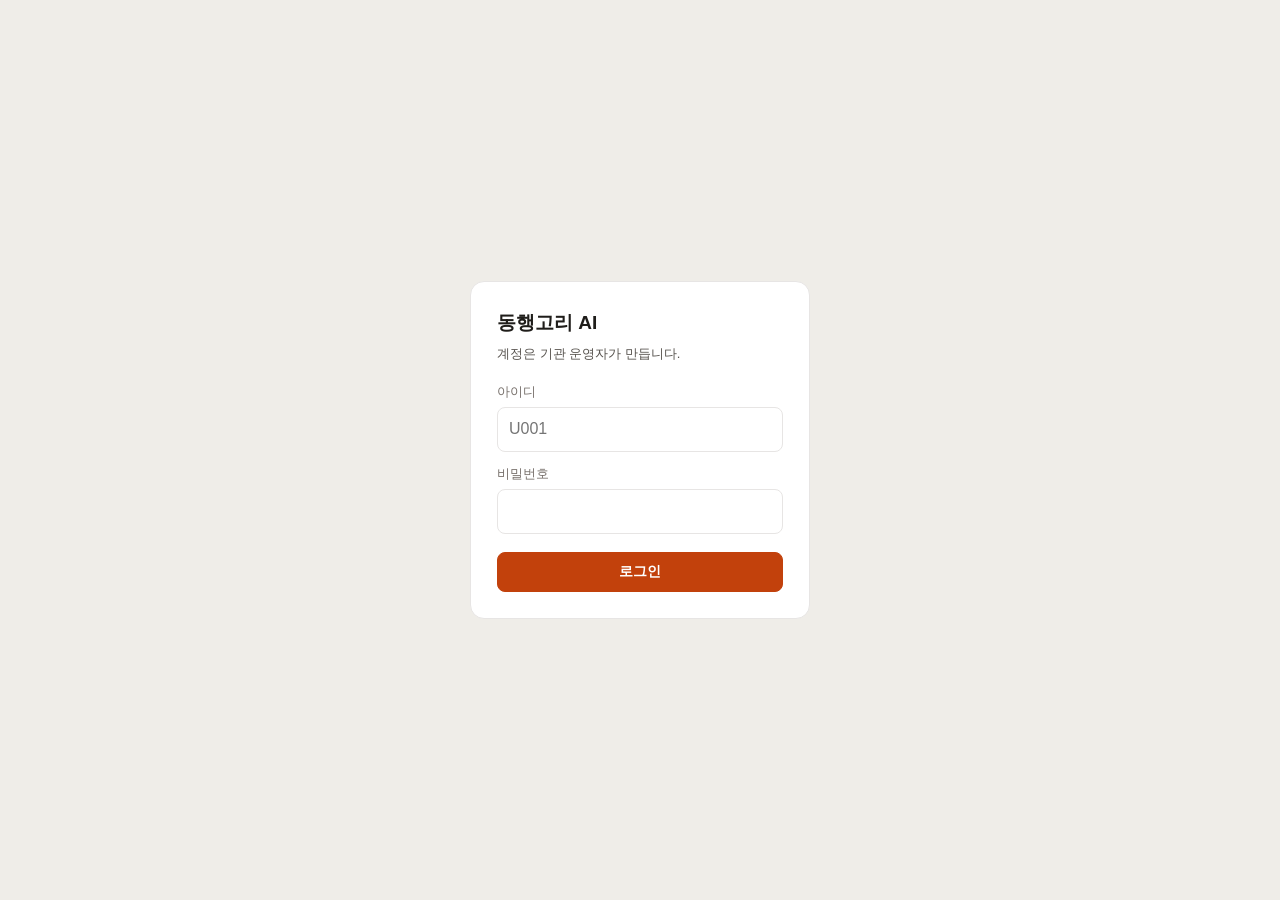
==== frontend/public/console/index.html @ d39b4933 "디자인 목업을 실제 API 에 붙인 새 콘솔 — /console 목업(prototype.html)의 6화면을 우리 백엔드 위에 다시 지었다. 기존 /staff 는 건드리지 않는다 " ====
<!doctype html>
<html lang="ko">
<head>
<meta charset="utf-8">
<meta name="viewport" content="width=device-width, initial-scale=1">
<title>동행고리 AI — 사회복지사 콘솔</title>
<link rel="stylesheet" href="console.css">
</head>
<body>

<!-- 로그인 전 -->
<section id="view-login">
  <div class="login-card">
    <h2>동행고리 AI</h2>
    <p>계정은 기관 운영자가 만듭니다.</p>
    <div id="loginError" class="err hidden"></div>
    <label for="loginId">아이디</label>
    <input id="loginId" type="text" placeholder="U001" autocomplete="username">
    <label for="loginPassword">비밀번호</label>
    <input id="loginPassword" type="password" autocomplete="current-password">
    <button id="btnLogin" class="btn primary">로그인</button>
  </div>
</section>

<!-- 로그인 후 -->
<div id="app" class="hidden">
  <nav class="nav">
    <div class="brand"><span class="dot"></span>동행고리 AI</div>
    <button class="nav-item" data-screen="home">홈</button>
    <button class="nav-item" data-screen="requests">요청<span class="n" id="navReqN"></span></button>
    <button class="nav-item" data-screen="schedule">일정</button>
    <button class="nav-item" data-screen="elders">어르신</button>
    <button class="nav-item" data-screen="records">사후기록<span class="n" id="navRecN"></span></button>
    <div class="nav-foot">
      <button class="nav-item" data-screen="settings">설정</button>
      <div class="who" id="whoami"></div>
      <button id="btnLogout" class="btn ghost sm" style="padding-left:0">로그아웃</button>
    </div>
  </nav>
  <main class="main" id="main"></main>
</div>

<script type="module" src="app.js"></script>
</body>
</html>
---- frontend/public/console/console.css ----
/* 동행고리 AI — 사회복지사 콘솔
 *
 * 색·간격은 디자인 목업(prototype.html)에서 실측해 옮겼다. 목업은 React 를
 * unpkg 에서 받는데, 여기서는 **외부에서 아무것도 받지 않는다** — 화면에 도는
 * 스크립트가 늘면 sessionStorage 의 토큰을 읽을 수 있는 주체가 늘어난다.
 * 글꼴도 웹폰트로 받지 않고 설치돼 있으면 쓰고 없으면 시스템 글꼴로 떨어진다.
 */

:root {
  --bg:        #efede8;   /* 바탕 — 따뜻한 회베이지 */
  --panel:     #fcfbf9;   /* 패널 */
  --white:     #fff;
  --ink:       #1f1d1a;   /* 본문 */
  --ink-2:     #44403c;
  --muted:     #57534e;   /* 보조 설명 */
  --muted-2:   #78716c;   /* 더 옅은 메타 */
  --line:      #e7e5e4;
  --line-soft: rgba(0, 0, 0, .06);

  --accent:    #c2410c;   /* 강조 — 링크·선택 */
  --accent-2:  #b45309;
  --accent-bg: #fff1e7;   /* 선택된 행 배경 */

  --ok:        #15803d;
  --guess:     #b45309;
  --need:      #c2410c;
  --need-bg:   #fff1e7;
  --urgent:    #b91c1c;
  --urgent-bg: #fee2e2;

  --nav-w:  216px;
  --list-w: 276px;
}

* { box-sizing: border-box; }

body {
  margin: 0;
  background: var(--bg);
  color: var(--ink);
  font: 16px/1.55 -apple-system, "Apple SD Gothic Neo", Pretendard,
        "Noto Sans KR", "Malgun Gothic", sans-serif;
  -webkit-font-smoothing: antialiased;
}

button, input, select, textarea { font: inherit; color: inherit; }
button { cursor: pointer; }
.hidden { display: none !important; }

/* ── 골격 ───────────────────────────────────────────────── */
#app { display: flex; min-height: 100vh; }

.nav {
  width: var(--nav-w); flex: 0 0 var(--nav-w);
  display: flex; flex-direction: column;
  padding: 22px 12px 18px;
}
.brand {
  display: flex; align-items: center; gap: 10px;
  padding: 0 10px 26px; font-size: 17px; font-weight: 700;
}
.brand .dot {
  width: 24px; height: 24px; border-radius: 50%;
  border: 3px solid var(--accent);
}
.nav-item {
  display: flex; align-items: center; justify-content: space-between;
  padding: 9px 14px; border-radius: 8px;
  background: none; border: 0; width: 100%; text-align: left;
  font-size: 15px; color: var(--ink-2);
}
.nav-item:hover { background: rgba(0, 0, 0, .03); }
.nav-item.on { background: var(--accent-bg); color: var(--accent); font-weight: 700; }
.nav-item .n { font-size: 13px; font-weight: 700; color: var(--accent); }
.nav-foot { margin-top: auto; padding: 0 14px; }
.nav-foot .who { font-size: 13px; color: var(--muted-2); line-height: 1.5; }

.main { flex: 1; min-width: 0; display: flex; }

/* 목록 + 상세 2단 */
.list-pane {
  width: var(--list-w); flex: 0 0 var(--list-w);
  background: var(--panel); border-right: 1px solid var(--line);
  display: flex; flex-direction: column; max-height: 100vh;
}
.detail-pane { flex: 1; min-width: 0; overflow-y: auto; max-height: 100vh; }
.wide-pane   { flex: 1; min-width: 0; overflow-y: auto; max-height: 100vh; padding: 26px 32px; }

.pane-head { padding: 20px 18px 12px; }
.pane-head h2 { margin: 0; font-size: 21px; }
.pane-head .sub { font-size: 13px; color: var(--muted-2); font-weight: 400; margin-left: 8px; }
.pane-scroll { overflow-y: auto; flex: 1; }

/* ── 필터 칩 ────────────────────────────────────────────── */
.chips { display: flex; gap: 6px; padding: 0 18px 12px; flex-wrap: wrap; }
.chip {
  padding: 5px 12px; border-radius: 999px; font-size: 13px; font-weight: 600;
  border: 1px solid var(--line); background: var(--white); color: var(--muted);
}
.chip.on { background: var(--ink); border-color: var(--ink); color: var(--white); }

/* ── 목록 행 ────────────────────────────────────────────── */
.row {
  display: block; width: 100%; text-align: left;
  padding: 13px 18px; border: 0; border-bottom: 1px solid var(--line);
  background: none; border-left: 3px solid transparent;
}
.row:hover { background: rgba(0, 0, 0, .02); }
.row.on { background: var(--accent-bg); border-left-color: var(--accent); }
.row-top { display: flex; align-items: center; gap: 8px; justify-content: space-between; }
.row-name { font-weight: 700; font-size: 15px; }
.row-sub  { font-size: 13px; color: var(--muted); margin-top: 3px; }
.row-meta { font-size: 12px; color: var(--muted-2); margin-top: 3px; }
.row-alert { font-size: 13px; color: var(--need); font-weight: 700; margin-top: 3px; }

/* ── 배지 ───────────────────────────────────────────────── */
.badge {
  display: inline-block; padding: 2px 9px; border-radius: 6px;
  font-size: 12px; font-weight: 700; white-space: nowrap;
}
.badge.ok     { background: #dcfce7; color: var(--ok); }
.badge.guess  { background: #fef3c7; color: var(--guess); }
.badge.need   { background: var(--need-bg); color: var(--need); }
.badge.urgent { background: var(--urgent-bg); color: var(--urgent); }
.badge.plain  { background: var(--line); color: var(--muted); }

/* ── 상세 ───────────────────────────────────────────────── */
.detail-head {
  display: flex; align-items: baseline; gap: 12px;
  padding: 22px 30px 16px; border-bottom: 1px solid var(--line);
}
.detail-head h1 { margin: 0; font-size: 23px; }
.detail-head .sub { font-size: 14px; color: var(--muted-2); }
.detail-head .right { margin-left: auto; font-size: 13px; color: var(--muted-2); }

.cols { display: flex; gap: 34px; padding: 22px 30px 90px; align-items: flex-start; }
.col { flex: 1; min-width: 0; }

.sec-title {
  font-size: 14px; font-weight: 700; margin: 0 0 10px;
  padding-bottom: 8px; border-bottom: 1px solid var(--line);
}
.sec-title .note { font-weight: 400; color: var(--muted-2); margin-left: 6px; font-size: 13px; }

/* 항목 한 줄 — 라벨 | 값 | 우측 액션 */
.frow {
  display: flex; gap: 14px; align-items: flex-start;
  padding: 11px 0; border-bottom: 1px solid var(--line-soft);
}
.frow .lb { width: 84px; flex: 0 0 84px; font-size: 13px; color: var(--muted-2); padding-top: 2px; }
.frow .vl { flex: 1; min-width: 0; font-weight: 700; }
.frow .vl .ev { font-weight: 400; font-size: 13px; color: var(--muted); margin-top: 3px; }
.frow .act { flex: 0 0 auto; }

/* 발화 원문 */
.quote {
  background: var(--panel); border: 1px solid var(--line);
  border-radius: 10px; padding: 14px 16px;
}
.quote .who { font-size: 12px; color: var(--muted-2); margin-bottom: 5px; }
.quote .txt { font-size: 16px; font-weight: 600; }

/* 확인이 필요한 항목 — 눈에 띄게 */
.frow.needbox {
  background: var(--need-bg); border-radius: 10px;
  padding: 13px 14px; border-bottom: 0; margin-top: 4px;
}
.ask { font-size: 13px; color: var(--muted); margin-top: 6px; }
.verify { display: flex; gap: 8px; margin-top: 8px; }
.verify input {
  flex: 1; min-width: 0; padding: 8px 11px;
  border: 1px solid var(--line); border-radius: 7px; background: var(--white);
}

/* ── 버튼 ───────────────────────────────────────────────── */
.btn {
  padding: 8px 14px; border-radius: 8px; font-size: 14px; font-weight: 600;
  border: 1px solid var(--line); background: var(--white); color: var(--ink-2);
  white-space: nowrap;
}
.btn:hover { border-color: var(--muted-2); }
.btn.primary { background: var(--accent); border-color: var(--accent); color: var(--white); }
.btn.primary:disabled { background: var(--line); border-color: var(--line); color: var(--muted-2); }
.btn.ghost { border: 0; background: none; color: var(--accent); font-weight: 700; padding: 4px 6px; }
.btn.sm { padding: 5px 10px; font-size: 13px; }
.btn:disabled { cursor: not-allowed; }

/* 하단 고정 바 — 확정 */
.footbar {
  position: sticky; bottom: 0;
  display: flex; align-items: center; gap: 12px;
  padding: 14px 30px; background: var(--white);
  border-top: 1px solid var(--line);
}
.footbar .msg { font-size: 14px; font-weight: 700; color: var(--need); }
.footbar .grow { margin-left: auto; }
.footbar select {
  padding: 8px 11px; border: 1px solid var(--line); border-radius: 8px;
  background: var(--white); min-width: 190px;
}

/* ── 홈 ─────────────────────────────────────────────────── */
.home-h1 { margin: 0 0 4px; font-size: 25px; }
.home-sub { color: var(--muted); font-size: 14px; margin-bottom: 26px; }
.home-cols { display: flex; gap: 40px; align-items: flex-start; }
.todo {
  display: flex; align-items: center; gap: 12px;
  padding: 13px 0; border-bottom: 1px solid var(--line);
}
.todo .body { flex: 1; min-width: 0; }
.todo .t { font-weight: 700; }
.todo .s { font-size: 13px; color: var(--muted); margin-top: 2px; }
.sched-item {
  display: flex; gap: 16px; align-items: baseline;
  padding: 12px 0; border-bottom: 1px solid var(--line);
}
.sched-item .hm { font-weight: 700; width: 52px; flex: 0 0 52px; }

/* ── 빈 상태 ────────────────────────────────────────────── */
.empty { padding: 40px 20px; color: var(--muted); font-size: 14px; text-align: center; }
.err   { color: var(--urgent); font-size: 14px; padding: 14px 0; }

/* ── 로그인 ─────────────────────────────────────────────── */
#view-login { display: flex; align-items: center; justify-content: center; min-height: 100vh; }
.login-card {
  width: 340px; background: var(--white); border: 1px solid var(--line);
  border-radius: 14px; padding: 26px;
}
.login-card h2 { margin: 0 0 6px; font-size: 19px; }
.login-card p { margin: 0 0 18px; font-size: 13px; color: var(--muted); }
.login-card label { display: block; font-size: 13px; color: var(--muted-2); margin-top: 12px; }
.login-card input {
  width: 100%; padding: 9px 11px; margin-top: 5px;
  border: 1px solid var(--line); border-radius: 8px; background: var(--white);
}
.login-card .btn { width: 100%; margin-top: 18px; }

/* 좁은 화면 — 시연은 넓은 화면이지만 깨져 보이지는 않게 */
@media (max-width: 1100px) {
  .cols { flex-direction: column; gap: 22px; }
  .home-cols { flex-direction: column; gap: 26px; }
}
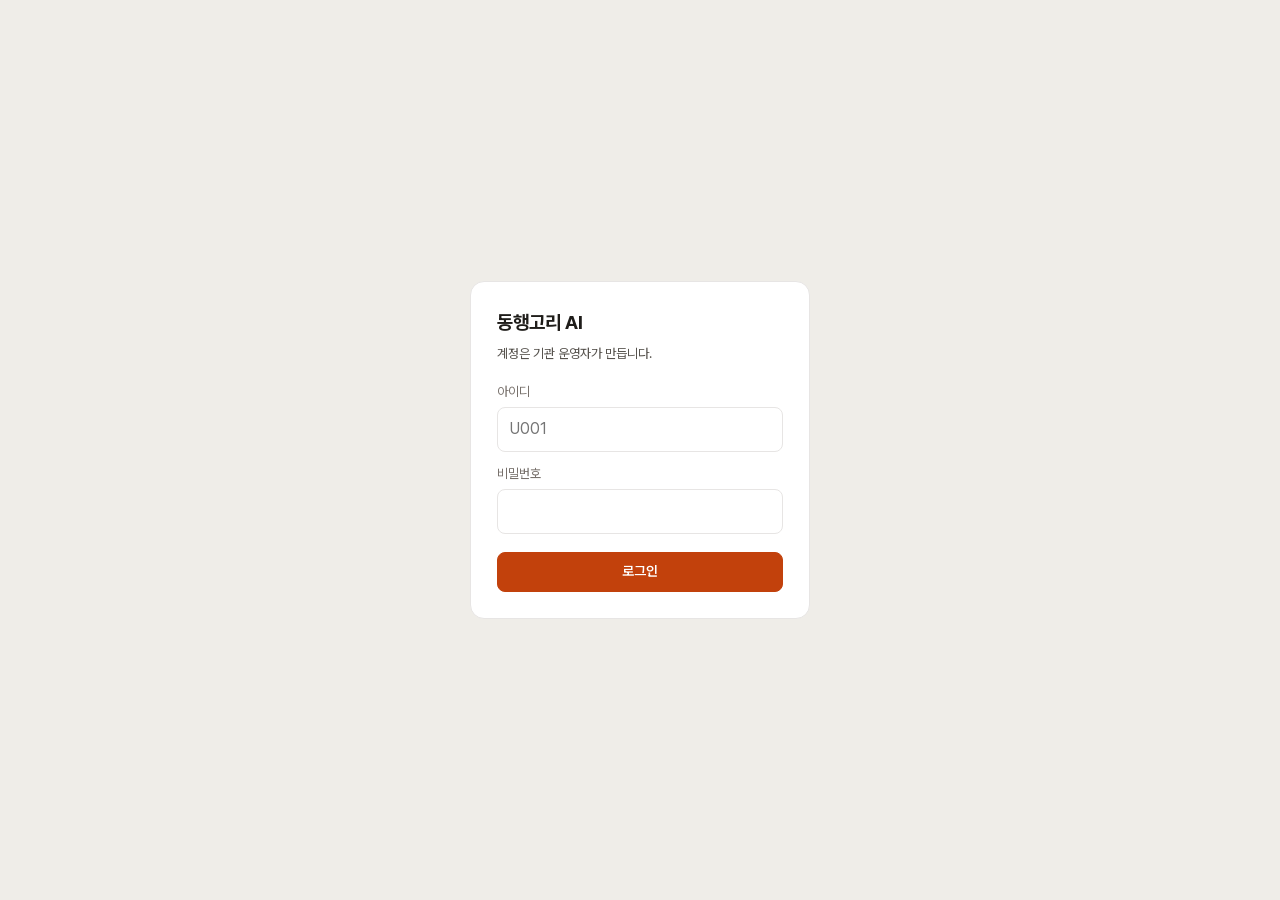
==== commit cd555034: "Pretendard 를 우리 서버에서 내려준다 — 목업과 글자가 달랐던 것 화면이 목업과 미묘하게 달라 보이던 원인이 글꼴이었다. 목업은 Pretendard 를 쓰는데 그건 **j" ====
--- a/frontend/public/console/index.html
+++ b/frontend/public/console/index.html
@@ -4,6 +4,7 @@
 <meta charset="utf-8">
 <meta name="viewport" content="width=device-width, initial-scale=1">
 <title>동행고리 AI — 사회복지사 콘솔</title>
+<link rel="stylesheet" href="../fonts/pretendard.css">
 <link rel="stylesheet" href="console.css">
 </head>
 <body>
@@ -28,10 +29,14 @@
     <div class="brand"><span class="dot"></span>동행고리 AI</div>
     <button class="nav-item" data-screen="home">홈</button>
     <button class="nav-item" data-screen="requests">요청<span class="n" id="navReqN"></span></button>
+    <button class="nav-item" data-screen="newintake" data-perm="intake.edit">새 접수</button>
     <button class="nav-item" data-screen="schedule">일정</button>
     <button class="nav-item" data-screen="elders">어르신</button>
     <button class="nav-item" data-screen="records">사후기록<span class="n" id="navRecN"></span></button>
     <div class="nav-foot">
+      <!-- 감사 로그는 권한이 있는 사람에게만 보인다. 동행매니저는 자기가
+           담당하지 않은 어르신의 확정 이력까지 볼 이유가 없다. -->
+      <button class="nav-item" data-screen="audit" data-perm="audit.view">감사 로그</button>
       <button class="nav-item" data-screen="settings">설정</button>
       <div class="who" id="whoami"></div>
       <button id="btnLogout" class="btn ghost sm" style="padding-left:0">로그아웃</button>
--- a/frontend/public/fonts/pretendard.css
+++ b/frontend/public/fonts/pretendard.css
@@ -0,0 +1,105 @@
+/* Pretendard — 자체 호스팅.
+ *
+ * 디자인 목업이 쓰는 글꼴이다. 목업은 jsDelivr CDN 에서 받아오는데, 여기서는
+ * 파일을 우리 서버에 두고 우리가 내려준다. 화면에 외부에서 받아오는 것이
+ * 하나도 없다는 성질을 지키려는 것이다 — 본선장 네트워크에서 CDN 이 느리면
+ * 글자가 늦게 뜨고, 그 서버가 바뀌면 우리 화면이 따라 바뀐다.
+ *
+ * unicode-range 로 쪼개져 있어 브라우저가 **실제로 쓰는 글자 범위만** 받는다.
+ * 전부 합치면 2.8MB 지만 한 화면에서 받는 것은 그중 일부다.
+ *
+ * SIL Open Font License 1.1 (orioncactus/pretendard). LICENSE 참조.
+ */
+
+@font-face{font-family:'Pretendard Variable';font-style:normal;font-display:swap;font-weight:45 920;src:url('pretendard-00.woff2') format('woff2-variations');unicode-range:U+f9ca-fa0b,U+ff03-ff05,U+ff07,U+ff0a-ff0b,U+ff0d-ff19,U+ff1b,U+ff1d,U+ff20-ff5b,U+ff5d,U+ffe0-ffe3,U+ffe5-ffe6}
+@font-face{font-family:'Pretendard Variable';font-style:normal;font-display:swap;font-weight:45 920;src:url('pretendard-01.woff2') format('woff2-variations');unicode-range:U+d723-d728,U+d72a-d733,U+d735-d748,U+d74a-d74f,U+d752-d753,U+d755-d757,U+d75a-d75f,U+d762-d764,U+d766-d768,U+d76a-d76b,U+d76d-d76f,U+d771-d787,U+d789-d78b,U+d78d-d78f,U+d791-d797,U+d79a,U+d79c,U+d79e-d7a3,U+f900-f909,U+f90b-f92e}
+@font-face{font-family:'Pretendard Variable';font-style:normal;font-display:swap;font-weight:45 920;src:url('pretendard-02.woff2') format('woff2-variations');unicode-range:U+d679-d68b,U+d68e-d69e,U+d6a0,U+d6a2-d6a7,U+d6a9-d6c3,U+d6c6-d6c7,U+d6c9-d6cb,U+d6cd-d6d3,U+d6d5-d6d6,U+d6d8-d6e3,U+d6e5-d6e7,U+d6e9-d6fb,U+d6fd-d717,U+d719-d71f,U+d721-d722}
+@font-face{font-family:'Pretendard Variable';font-style:normal;font-display:swap;font-weight:45 920;src:url('pretendard-03.woff2') format('woff2-variations');unicode-range:U+d5bc-d5c7,U+d5ca-d5cb,U+d5cd-d5cf,U+d5d1-d5d7,U+d5d9-d5da,U+d5dc,U+d5de-d5e3,U+d5e6-d5e7,U+d5e9-d5eb,U+d5ed-d5f6,U+d5f8,U+d5fa-d5ff,U+d602-d603,U+d605-d607,U+d609-d60f,U+d612-d613,U+d616-d61b,U+d61d-d637,U+d63a-d63b,U+d63d-d63f,U+d641-d647,U+d64a-d64c,U+d64e-d653,U+d656-d657,U+d659-d65b,U+d65d-d666,U+d668,U+d66a-d678}
+@font-face{font-family:'Pretendard Variable';font-style:normal;font-display:swap;font-weight:45 920;src:url('pretendard-04.woff2') format('woff2-variations');unicode-range:U+d507,U+d509-d50b,U+d50d-d513,U+d515-d53b,U+d53e-d53f,U+d541-d543,U+d545-d54c,U+d54e,U+d550,U+d552-d557,U+d55a-d55b,U+d55d-d55f,U+d561-d564,U+d566-d567,U+d56a,U+d56c,U+d56e-d573,U+d576-d577,U+d579-d583,U+d585-d586,U+d58a-d5a4,U+d5a6-d5bb}
+@font-face{font-family:'Pretendard Variable';font-style:normal;font-display:swap;font-weight:45 920;src:url('pretendard-05.woff2') format('woff2-variations');unicode-range:U+d464-d477,U+d47a-d47b,U+d47d-d47f,U+d481-d487,U+d489-d48a,U+d48c,U+d48e-d4e7,U+d4e9-d503,U+d505-d506}
+@font-face{font-family:'Pretendard Variable';font-style:normal;font-display:swap;font-weight:45 920;src:url('pretendard-06.woff2') format('woff2-variations');unicode-range:U+d3bf-d3c7,U+d3ca-d3cf,U+d3d1-d3eb,U+d3ee-d3ef,U+d3f1-d3f3,U+d3f5-d3fb,U+d3fd-d400,U+d402-d45b,U+d45d-d463}
+@font-face{font-family:'Pretendard Variable';font-style:normal;font-display:swap;font-weight:45 920;src:url('pretendard-07.woff2') format('woff2-variations');unicode-range:U+d2ff,U+d302-d304,U+d306-d30b,U+d30f,U+d311-d313,U+d315-d31b,U+d31e,U+d322-d324,U+d326-d327,U+d32a-d32b,U+d32d-d32f,U+d331-d337,U+d339-d33c,U+d33e-d37b,U+d37e-d37f,U+d381-d383,U+d385-d38b,U+d38e-d390,U+d392-d397,U+d39a-d39b,U+d39d-d39f,U+d3a1-d3a7,U+d3a9-d3aa,U+d3ac,U+d3ae-d3b3,U+d3b5-d3b7,U+d3b9-d3bb,U+d3bd-d3be}
+@font-face{font-family:'Pretendard Variable';font-style:normal;font-display:swap;font-weight:45 920;src:url('pretendard-08.woff2') format('woff2-variations');unicode-range:U+d257-d27f,U+d281-d29b,U+d29d-d29f,U+d2a1-d2ab,U+d2ad-d2b7,U+d2ba-d2bb,U+d2bd-d2bf,U+d2c1-d2c7,U+d2c9-d2ef,U+d2f2-d2f3,U+d2f5-d2f7,U+d2f9-d2fe}
+@font-face{font-family:'Pretendard Variable';font-style:normal;font-display:swap;font-weight:45 920;src:url('pretendard-09.woff2') format('woff2-variations');unicode-range:U+d1b4,U+d1b6-d1f3,U+d1f5-d22b,U+d22e-d22f,U+d231-d233,U+d235-d23b,U+d23d-d240,U+d242-d256}
+@font-face{font-family:'Pretendard Variable';font-style:normal;font-display:swap;font-weight:45 920;src:url('pretendard-10.woff2') format('woff2-variations');unicode-range:U+d105-d12f,U+d132-d133,U+d135-d137,U+d139-d13f,U+d141-d142,U+d144,U+d146-d14b,U+d14e-d14f,U+d151-d153,U+d155-d15b,U+d15e-d187,U+d189-d19f,U+d1a2-d1a3,U+d1a5-d1a7,U+d1a9-d1af,U+d1b2-d1b3}
+@font-face{font-family:'Pretendard Variable';font-style:normal;font-display:swap;font-weight:45 920;src:url('pretendard-11.woff2') format('woff2-variations');unicode-range:U+d04b-d04f,U+d051-d057,U+d059-d06b,U+d06d-d06f,U+d071-d073,U+d075-d07b,U+d07e-d0a3,U+d0a6-d0a7,U+d0a9-d0ab,U+d0ad-d0b3,U+d0b6,U+d0b8,U+d0ba-d0bf,U+d0c2-d0c3,U+d0c5-d0c7,U+d0c9-d0cf,U+d0d2,U+d0d6-d0db,U+d0de-d0df,U+d0e1-d0e3,U+d0e5-d0eb,U+d0ee-d0f0,U+d0f2-d104}
+@font-face{font-family:'Pretendard Variable';font-style:normal;font-display:swap;font-weight:45 920;src:url('pretendard-12.woff2') format('woff2-variations');unicode-range:U+cfa2-cfc3,U+cfc5-cfdf,U+cfe2-cfe3,U+cfe5-cfe7,U+cfe9-cff4,U+cff6-cffb,U+cffd-cfff,U+d001-d003,U+d005-d017,U+d019-d033,U+d036-d037,U+d039-d03b,U+d03d-d04a}
+@font-face{font-family:'Pretendard Variable';font-style:normal;font-display:swap;font-weight:45 920;src:url('pretendard-13.woff2') format('woff2-variations');unicode-range:U+cef0-cef3,U+cef6,U+cef9-ceff,U+cf01-cf03,U+cf05-cf07,U+cf09-cf0f,U+cf11-cf12,U+cf14-cf1b,U+cf1d-cf1f,U+cf21-cf2f,U+cf31-cf53,U+cf56-cf57,U+cf59-cf5b,U+cf5d-cf63,U+cf66,U+cf68,U+cf6a-cf6f,U+cf71-cf84,U+cf86-cf8b,U+cf8d-cfa1}
+@font-face{font-family:'Pretendard Variable';font-style:normal;font-display:swap;font-weight:45 920;src:url('pretendard-14.woff2') format('woff2-variations');unicode-range:U+ce3c-ce57,U+ce5a-ce5b,U+ce5d-ce5f,U+ce61-ce67,U+ce6a,U+ce6c,U+ce6e-ce73,U+ce76-ce77,U+ce79-ce7b,U+ce7d-ce83,U+ce85-ce88,U+ce8a-ce8f,U+ce91-ce93,U+ce95-ce97,U+ce99-ce9f,U+cea2,U+cea4-ceab,U+cead-cee3,U+cee6-cee7,U+cee9-ceeb,U+ceed-ceef}
+@font-face{font-family:'Pretendard Variable';font-style:normal;font-display:swap;font-weight:45 920;src:url('pretendard-15.woff2') format('woff2-variations');unicode-range:U+cd92-cd93,U+cd96-cd97,U+cd99-cd9b,U+cd9d-cda3,U+cda6-cda8,U+cdaa-cdaf,U+cdb1-cdc3,U+cdc5-cdcb,U+cdcd-cde7,U+cde9-ce03,U+ce05-ce1f,U+ce22-ce34,U+ce36-ce3b}
+@font-face{font-family:'Pretendard Variable';font-style:normal;font-display:swap;font-weight:45 920;src:url('pretendard-16.woff2') format('woff2-variations');unicode-range:U+ccef-cd07,U+cd0a-cd0b,U+cd0d-cd1a,U+cd1c,U+cd1e-cd2b,U+cd2d-cd5b,U+cd5d-cd77,U+cd79-cd91}
+@font-face{font-family:'Pretendard Variable';font-style:normal;font-display:swap;font-weight:45 920;src:url('pretendard-17.woff2') format('woff2-variations');unicode-range:U+cc3f-cc43,U+cc46-cc47,U+cc49-cc4b,U+cc4d-cc53,U+cc55-cc58,U+cc5a-cc5f,U+cc61-cc97,U+cc9a-cc9b,U+cc9d-cc9f,U+cca1-cca7,U+ccaa,U+ccac,U+ccae-ccb3,U+ccb6-ccb7,U+ccb9-ccbb,U+ccbd-cccf,U+ccd1-cce3,U+cce5-ccee}
+@font-face{font-family:'Pretendard Variable';font-style:normal;font-display:swap;font-weight:45 920;src:url('pretendard-18.woff2') format('woff2-variations');unicode-range:U+cb91-cbd3,U+cbd5-cbe3,U+cbe5-cc0b,U+cc0e-cc0f,U+cc11-cc13,U+cc15-cc1b,U+cc1d-cc20,U+cc23-cc27,U+cc2a-cc2b,U+cc2d,U+cc2f,U+cc31-cc37,U+cc3a,U+cc3c}
+@font-face{font-family:'Pretendard Variable';font-style:normal;font-display:swap;font-weight:45 920;src:url('pretendard-19.woff2') format('woff2-variations');unicode-range:U+caf4-cb47,U+cb4a-cb90}
+@font-face{font-family:'Pretendard Variable';font-style:normal;font-display:swap;font-weight:45 920;src:url('pretendard-20.woff2') format('woff2-variations');unicode-range:U+ca4a-ca4b,U+ca4e-ca4f,U+ca51-ca53,U+ca55-ca5b,U+ca5d-ca60,U+ca62-ca83,U+ca85-cabb,U+cabe-cabf,U+cac1-cac3,U+cac5-cacb,U+cacd-cad0,U+cad2,U+cad4-cad8,U+cada-caf3}
+@font-face{font-family:'Pretendard Variable';font-style:normal;font-display:swap;font-weight:45 920;src:url('pretendard-21.woff2') format('woff2-variations');unicode-range:U+c996-c997,U+c99a-c99c,U+c99e-c9bf,U+c9c2-c9c3,U+c9c5-c9c7,U+c9c9-c9cf,U+c9d2,U+c9d4,U+c9d7-c9d8,U+c9db,U+c9de-c9df,U+c9e1-c9e3,U+c9e5-c9e6,U+c9e8-c9eb,U+c9ee-c9f0,U+c9f2-c9f7,U+c9f9-ca0b,U+ca0d-ca28,U+ca2a-ca49}
+@font-face{font-family:'Pretendard Variable';font-style:normal;font-display:swap;font-weight:45 920;src:url('pretendard-22.woff2') format('woff2-variations');unicode-range:U+c8e9-c8f4,U+c8f6-c8fb,U+c8fe-c8ff,U+c901-c903,U+c905-c90b,U+c90e-c910,U+c912-c917,U+c919-c92b,U+c92d-c94f,U+c951-c953,U+c955-c96b,U+c96d-c973,U+c975-c987,U+c98a-c98b,U+c98d-c98f,U+c991-c995}
+@font-face{font-family:'Pretendard Variable';font-style:normal;font-display:swap;font-weight:45 920;src:url('pretendard-23.woff2') format('woff2-variations');unicode-range:U+c841-c84b,U+c84d-c86f,U+c872-c873,U+c875-c877,U+c879-c87f,U+c882-c884,U+c887-c88a,U+c88d-c8c3,U+c8c5-c8df,U+c8e1-c8e8}
+@font-face{font-family:'Pretendard Variable';font-style:normal;font-display:swap;font-weight:45 920;src:url('pretendard-24.woff2') format('woff2-variations');unicode-range:U+c779-c77b,U+c77e-c782,U+c786,U+c78b,U+c78d,U+c78f,U+c792-c793,U+c795,U+c797,U+c799-c79f,U+c7a2,U+c7a7-c7ab,U+c7ae-c7bb,U+c7bd-c7c0,U+c7c2-c7c7,U+c7c9-c7dc,U+c7de-c7ff,U+c802-c803,U+c805-c807,U+c809,U+c80b-c80f,U+c812,U+c814,U+c817-c81b,U+c81e-c81f,U+c821-c823,U+c825-c82e,U+c830-c837,U+c839-c83b,U+c83d-c840}
+@font-face{font-family:'Pretendard Variable';font-style:normal;font-display:swap;font-weight:45 920;src:url('pretendard-25.woff2') format('woff2-variations');unicode-range:U+c6bb-c6bf,U+c6c2,U+c6c4,U+c6c6-c6cb,U+c6ce-c6cf,U+c6d1-c6d3,U+c6d5-c6db,U+c6dd-c6df,U+c6e1-c6e7,U+c6e9-c6eb,U+c6ed-c6ef,U+c6f1-c6f8,U+c6fa-c703,U+c705-c707,U+c709-c70b,U+c70d-c716,U+c718,U+c71a-c71f,U+c722-c723,U+c725-c727,U+c729-c734,U+c736-c73b,U+c73e-c73f,U+c741-c743,U+c745-c74b,U+c74e-c750,U+c752-c757,U+c759-c773,U+c776-c777}
+@font-face{font-family:'Pretendard Variable';font-style:normal;font-display:swap;font-weight:45 920;src:url('pretendard-26.woff2') format('woff2-variations');unicode-range:U+c5f5-c5fb,U+c5fe,U+c602-c605,U+c607,U+c609-c60f,U+c611-c61a,U+c61c-c623,U+c626-c627,U+c629-c62b,U+c62d,U+c62f-c632,U+c636,U+c638,U+c63a-c63f,U+c642-c643,U+c645-c647,U+c649-c652,U+c656-c65b,U+c65d-c65f,U+c661-c663,U+c665-c677,U+c679-c67b,U+c67d-c693,U+c696-c697,U+c699-c69b,U+c69d-c6a3,U+c6a6,U+c6a8,U+c6aa-c6af,U+c6b2-c6b3,U+c6b5-c6b7,U+c6b9-c6ba}
+@font-face{font-family:'Pretendard Variable';font-style:normal;font-display:swap;font-weight:45 920;src:url('pretendard-27.woff2') format('woff2-variations');unicode-range:U+c517-c527,U+c52a-c52b,U+c52d-c52f,U+c531-c538,U+c53a,U+c53c,U+c53e-c543,U+c546-c547,U+c54b,U+c54d-c552,U+c556,U+c55a-c55b,U+c55d,U+c55f,U+c562-c563,U+c565-c567,U+c569-c56f,U+c572,U+c574,U+c576-c57b,U+c57e-c57f,U+c581-c583,U+c585-c586,U+c588-c58b,U+c58e,U+c590,U+c592-c596,U+c599-c5b3,U+c5b6-c5b7,U+c5ba,U+c5be-c5c3,U+c5ca-c5cb,U+c5cd,U+c5cf,U+c5d2-c5d3,U+c5d5-c5d7,U+c5d9-c5df,U+c5e1-c5e2,U+c5e4,U+c5e6-c5eb,U+c5ef,U+c5f1-c5f3}
+@font-face{font-family:'Pretendard Variable';font-style:normal;font-display:swap;font-weight:45 920;src:url('pretendard-28.woff2') format('woff2-variations');unicode-range:U+c475-c4ef,U+c4f2-c4f3,U+c4f5-c4f7,U+c4f9-c4ff,U+c502-c50b,U+c50d-c516}
+@font-face{font-family:'Pretendard Variable';font-style:normal;font-display:swap;font-weight:45 920;src:url('pretendard-29.woff2') format('woff2-variations');unicode-range:U+c3d0-c3d7,U+c3da-c3db,U+c3dd-c3de,U+c3e1-c3ec,U+c3ee-c3f3,U+c3f5-c42b,U+c42d-c463,U+c466-c474}
+@font-face{font-family:'Pretendard Variable';font-style:normal;font-display:swap;font-weight:45 920;src:url('pretendard-30.woff2') format('woff2-variations');unicode-range:U+c32b-c367,U+c36a-c36b,U+c36d-c36f,U+c371-c377,U+c37a-c37b,U+c37e-c383,U+c385-c387,U+c389-c3cf}
+@font-face{font-family:'Pretendard Variable';font-style:normal;font-display:swap;font-weight:45 920;src:url('pretendard-31.woff2') format('woff2-variations');unicode-range:U+c26a-c26b,U+c26d-c26f,U+c271-c273,U+c275-c27b,U+c27e-c287,U+c289-c28f,U+c291-c297,U+c299-c29a,U+c29c-c2a3,U+c2a5-c2a7,U+c2a9-c2ab,U+c2ad-c2b3,U+c2b6,U+c2b8,U+c2ba-c2bb,U+c2bd-c2db,U+c2de-c2df,U+c2e1-c2e2,U+c2e5-c2ea,U+c2ee,U+c2f0,U+c2f2-c2f5,U+c2f7,U+c2fa-c2fb,U+c2fd-c2ff,U+c301-c307,U+c309-c30c,U+c30e-c312,U+c315-c323,U+c325-c328,U+c32a}
+@font-face{font-family:'Pretendard Variable';font-style:normal;font-display:swap;font-weight:45 920;src:url('pretendard-32.woff2') format('woff2-variations');unicode-range:U+c1bc-c1c3,U+c1c5-c1df,U+c1e1-c1fb,U+c1fd-c203,U+c205-c20c,U+c20e,U+c210-c217,U+c21a-c21b,U+c21d-c21e,U+c221-c227,U+c229-c22a,U+c22c,U+c22e,U+c230,U+c233-c24f,U+c251-c257,U+c259-c269}
+@font-face{font-family:'Pretendard Variable';font-style:normal;font-display:swap;font-weight:45 920;src:url('pretendard-33.woff2') format('woff2-variations');unicode-range:U+c101-c11b,U+c11f,U+c121-c123,U+c125-c12b,U+c12e,U+c132-c137,U+c13a-c13b,U+c13d-c13f,U+c141-c147,U+c14a,U+c14c-c153,U+c155-c157,U+c159-c15b,U+c15d-c166,U+c169-c16f,U+c171-c177,U+c179-c18b,U+c18e-c18f,U+c191-c193,U+c195-c19b,U+c19d-c19e,U+c1a0,U+c1a2-c1a4,U+c1a6-c1bb}
+@font-face{font-family:'Pretendard Variable';font-style:normal;font-display:swap;font-weight:45 920;src:url('pretendard-34.woff2') format('woff2-variations');unicode-range:U+c049-c057,U+c059-c05b,U+c05d-c05f,U+c061-c067,U+c069-c08f,U+c091-c0ab,U+c0ae-c0af,U+c0b1-c0b3,U+c0b5,U+c0b7-c0bb,U+c0be,U+c0c2-c0c7,U+c0ca-c0cb,U+c0cd-c0cf,U+c0d1-c0d7,U+c0d9-c0da,U+c0dc,U+c0de-c0e3,U+c0e5-c0eb,U+c0ed-c0f3,U+c0f6,U+c0f8,U+c0fa-c0ff}
+@font-face{font-family:'Pretendard Variable';font-style:normal;font-display:swap;font-weight:45 920;src:url('pretendard-35.woff2') format('woff2-variations');unicode-range:U+bfa7-bfaf,U+bfb1-bfc4,U+bfc6-bfcb,U+bfce-bfcf,U+bfd1-bfd3,U+bfd5-bfdb,U+bfdd-c048}
+@font-face{font-family:'Pretendard Variable';font-style:normal;font-display:swap;font-weight:45 920;src:url('pretendard-36.woff2') format('woff2-variations');unicode-range:U+bf07,U+bf09-bf3f,U+bf41-bf4f,U+bf52-bf54,U+bf56-bfa6}
+@font-face{font-family:'Pretendard Variable';font-style:normal;font-display:swap;font-weight:45 920;src:url('pretendard-37.woff2') format('woff2-variations');unicode-range:U+be56,U+be58,U+be5c-be5f,U+be62-be63,U+be65-be67,U+be69-be74,U+be76-be7b,U+be7e-be7f,U+be81-be8e,U+be90,U+be92-bea7,U+bea9-becf,U+bed2-bed3,U+bed5-bed6,U+bed9-bee3,U+bee6-bf06}
+@font-face{font-family:'Pretendard Variable';font-style:normal;font-display:swap;font-weight:45 920;src:url('pretendard-38.woff2') format('woff2-variations');unicode-range:U+bdb0-bdd3,U+bdd5-bdef,U+bdf1-be0b,U+be0d-be0f,U+be11-be13,U+be15-be43,U+be46-be47,U+be49-be4b,U+be4d-be53}
+@font-face{font-family:'Pretendard Variable';font-style:normal;font-display:swap;font-weight:45 920;src:url('pretendard-39.woff2') format('woff2-variations');unicode-range:U+bd03,U+bd06,U+bd08,U+bd0a-bd0f,U+bd11-bd22,U+bd25-bd47,U+bd49-bd58,U+bd5a-bd7f,U+bd82-bd83,U+bd85-bd87,U+bd8a-bd8f,U+bd91-bd92,U+bd94,U+bd96-bd98,U+bd9a-bdaf}
+@font-face{font-family:'Pretendard Variable';font-style:normal;font-display:swap;font-weight:45 920;src:url('pretendard-40.woff2') format('woff2-variations');unicode-range:U+bc4e-bc83,U+bc86-bc87,U+bc89-bc8b,U+bc8d-bc93,U+bc96,U+bc98,U+bc9b-bc9f,U+bca2-bca3,U+bca5-bca7,U+bca9-bcb2,U+bcb4-bcbb,U+bcbe-bcbf,U+bcc1-bcc3,U+bcc5-bccc,U+bcce-bcd0,U+bcd2-bcd4,U+bcd6-bcf3,U+bcf7,U+bcf9-bcfb,U+bcfd-bd02}
+@font-face{font-family:'Pretendard Variable';font-style:normal;font-display:swap;font-weight:45 920;src:url('pretendard-41.woff2') format('woff2-variations');unicode-range:U+bb90-bba3,U+bba5-bbab,U+bbad-bbbf,U+bbc1-bbf7,U+bbfa-bbfb,U+bbfd-bbfe,U+bc01-bc07,U+bc09-bc0a,U+bc0e,U+bc10,U+bc12-bc13,U+bc17,U+bc19-bc1a,U+bc1e,U+bc20-bc23,U+bc26,U+bc28,U+bc2a-bc2c,U+bc2e-bc2f,U+bc32-bc33,U+bc35-bc37,U+bc39-bc3f,U+bc41-bc42,U+bc44,U+bc46-bc48,U+bc4a-bc4d}
+@font-face{font-family:'Pretendard Variable';font-style:normal;font-display:swap;font-weight:45 920;src:url('pretendard-42.woff2') format('woff2-variations');unicode-range:U+bae6-bafb,U+bafd-bb17,U+bb19-bb33,U+bb37,U+bb39-bb3a,U+bb3d-bb43,U+bb45-bb46,U+bb48,U+bb4a-bb4f,U+bb51-bb53,U+bb55-bb57,U+bb59-bb62,U+bb64-bb8f}
+@font-face{font-family:'Pretendard Variable';font-style:normal;font-display:swap;font-weight:45 920;src:url('pretendard-43.woff2') format('woff2-variations');unicode-range:U+ba30-ba37,U+ba3a-ba3b,U+ba3d-ba3f,U+ba41-ba47,U+ba49-ba4a,U+ba4c,U+ba4e-ba53,U+ba56-ba57,U+ba59-ba5b,U+ba5d-ba63,U+ba65-ba66,U+ba68-ba6f,U+ba71-ba73,U+ba75-ba77,U+ba79-ba84,U+ba86,U+ba88-baa7,U+baaa,U+baad-baaf,U+bab1-bab7,U+baba,U+babc,U+babe-bae5}
+@font-face{font-family:'Pretendard Variable';font-style:normal;font-display:swap;font-weight:45 920;src:url('pretendard-44.woff2') format('woff2-variations');unicode-range:U+b96e-b973,U+b976-b977,U+b979-b97b,U+b97d-b983,U+b986,U+b988,U+b98a-b98d,U+b98f-b9ab,U+b9ae-b9af,U+b9b1-b9b3,U+b9b5-b9bb,U+b9be,U+b9c0,U+b9c2-b9c7,U+b9ca-b9cb,U+b9cd,U+b9d2-b9d7,U+b9da,U+b9dc,U+b9df-b9e0,U+b9e2,U+b9e6-b9e7,U+b9e9-b9f3,U+b9f6,U+b9f8,U+b9fb-ba2f}
+@font-face{font-family:'Pretendard Variable';font-style:normal;font-display:swap;font-weight:45 920;src:url('pretendard-45.woff2') format('woff2-variations');unicode-range:U+b8bf-b8cb,U+b8cd-b8e0,U+b8e2-b8e7,U+b8ea-b8eb,U+b8ed-b8ef,U+b8f1-b8f7,U+b8fa,U+b8fc,U+b8fe-b903,U+b905-b917,U+b919-b91f,U+b921-b93b,U+b93d-b957,U+b95a-b95b,U+b95d-b95f,U+b961-b967,U+b969-b96c}
+@font-face{font-family:'Pretendard Variable';font-style:normal;font-display:swap;font-weight:45 920;src:url('pretendard-46.woff2') format('woff2-variations');unicode-range:U+b80d-b80f,U+b811-b817,U+b81a,U+b81c-b823,U+b826-b827,U+b829-b82b,U+b82d-b833,U+b836,U+b83a-b83f,U+b841-b85b,U+b85e-b85f,U+b861-b863,U+b865-b86b,U+b86e,U+b870,U+b872-b8af,U+b8b1-b8be}
+@font-face{font-family:'Pretendard Variable';font-style:normal;font-display:swap;font-weight:45 920;src:url('pretendard-47.woff2') format('woff2-variations');unicode-range:U+b74d-b75f,U+b761-b763,U+b765-b774,U+b776-b77b,U+b77e-b77f,U+b781-b783,U+b785-b78b,U+b78e,U+b792-b796,U+b79a-b79b,U+b79d-b7a7,U+b7aa,U+b7ae-b7b3,U+b7b6-b7c8,U+b7ca-b7eb,U+b7ee-b7ef,U+b7f1-b7f3,U+b7f5-b7fb,U+b7fe,U+b802-b806,U+b80a-b80b}
+@font-face{font-family:'Pretendard Variable';font-style:normal;font-display:swap;font-weight:45 920;src:url('pretendard-48.woff2') format('woff2-variations');unicode-range:U+b6a7-b6aa,U+b6ac-b6b0,U+b6b2-b6ef,U+b6f1-b727,U+b72a-b72b,U+b72d-b72e,U+b731-b737,U+b739-b73a,U+b73c-b743,U+b745-b74c}
+@font-face{font-family:'Pretendard Variable';font-style:normal;font-display:swap;font-weight:45 920;src:url('pretendard-49.woff2') format('woff2-variations');unicode-range:U+b605-b60f,U+b612-b617,U+b619-b624,U+b626-b69b,U+b69e-b6a3,U+b6a5-b6a6}
+@font-face{font-family:'Pretendard Variable';font-style:normal;font-display:swap;font-weight:45 920;src:url('pretendard-50.woff2') format('woff2-variations');unicode-range:U+b55f,U+b562-b583,U+b585-b59f,U+b5a2-b5a3,U+b5a5-b5a7,U+b5a9-b5b2,U+b5b5-b5ba,U+b5bd-b604}
+@font-face{font-family:'Pretendard Variable';font-style:normal;font-display:swap;font-weight:45 920;src:url('pretendard-51.woff2') format('woff2-variations');unicode-range:U+b4a5-b4b6,U+b4b8-b4bf,U+b4c1-b4c7,U+b4c9-b4db,U+b4de-b4df,U+b4e1-b4e2,U+b4e5-b4eb,U+b4ee,U+b4f0,U+b4f2-b513,U+b516-b517,U+b519-b51a,U+b51d-b523,U+b526,U+b528,U+b52b-b52f,U+b532-b533,U+b535-b537,U+b539-b53f,U+b541-b544,U+b546-b54b,U+b54d-b54f,U+b551-b55b,U+b55d-b55e}
+@font-face{font-family:'Pretendard Variable';font-style:normal;font-display:swap;font-weight:45 920;src:url('pretendard-52.woff2') format('woff2-variations');unicode-range:U+b3f8-b3fb,U+b3fd-b40f,U+b411-b417,U+b419-b41b,U+b41d-b41f,U+b421-b427,U+b42a-b42b,U+b42d-b44f,U+b452-b453,U+b455-b457,U+b459-b45f,U+b462-b464,U+b466-b46b,U+b46d-b47f,U+b481-b4a3}
+@font-face{font-family:'Pretendard Variable';font-style:normal;font-display:swap;font-weight:45 920;src:url('pretendard-53.woff2') format('woff2-variations');unicode-range:U+b342-b353,U+b356-b357,U+b359-b35b,U+b35d-b35e,U+b360-b363,U+b366,U+b368,U+b36a-b36d,U+b36f,U+b372-b373,U+b375-b377,U+b379-b37f,U+b381-b382,U+b384,U+b386-b38b,U+b38d-b3c3,U+b3c6-b3c7,U+b3c9-b3ca,U+b3cd-b3d3,U+b3d6,U+b3d8,U+b3da-b3f7}
+@font-face{font-family:'Pretendard Variable';font-style:normal;font-display:swap;font-weight:45 920;src:url('pretendard-54.woff2') format('woff2-variations');unicode-range:U+b27c-b283,U+b285-b28f,U+b292-b293,U+b295-b297,U+b29a-b29f,U+b2a1-b2a4,U+b2a7-b2a9,U+b2ab,U+b2ad-b2c7,U+b2ca-b2cb,U+b2cd-b2cf,U+b2d1-b2d7,U+b2da,U+b2dc,U+b2de-b2e3,U+b2e7,U+b2e9-b2ea,U+b2ef-b2f3,U+b2f6,U+b2f8,U+b2fa-b2fb,U+b2fd-b2fe,U+b302-b303,U+b305-b307,U+b309-b30f,U+b312,U+b316-b31b,U+b31d-b341}
+@font-face{font-family:'Pretendard Variable';font-style:normal;font-display:swap;font-weight:45 920;src:url('pretendard-55.woff2') format('woff2-variations');unicode-range:U+b1d6-b1e7,U+b1e9-b1fc,U+b1fe-b203,U+b206-b207,U+b209-b20b,U+b20d-b213,U+b216-b21f,U+b221-b257,U+b259-b273,U+b275-b27b}
+@font-face{font-family:'Pretendard Variable';font-style:normal;font-display:swap;font-weight:45 920;src:url('pretendard-56.woff2') format('woff2-variations');unicode-range:U+b120-b122,U+b126-b127,U+b129-b12b,U+b12d-b133,U+b136,U+b138,U+b13a-b13f,U+b142-b143,U+b145-b14f,U+b151-b153,U+b156-b157,U+b159-b177,U+b17a-b17b,U+b17d-b17f,U+b181-b187,U+b189-b18c,U+b18e-b191,U+b195-b1a7,U+b1a9-b1cb,U+b1cd-b1d5}
+@font-face{font-family:'Pretendard Variable';font-style:normal;font-display:swap;font-weight:45 920;src:url('pretendard-57.woff2') format('woff2-variations');unicode-range:U+b05f-b07b,U+b07e-b07f,U+b081-b083,U+b085-b08b,U+b08d-b097,U+b09b,U+b09d-b09f,U+b0a2-b0a7,U+b0aa,U+b0b0,U+b0b2,U+b0b6-b0b7,U+b0b9-b0bb,U+b0bd-b0c3,U+b0c6-b0c7,U+b0ca-b0cf,U+b0d1-b0df,U+b0e1-b0e4,U+b0e6-b107,U+b10a-b10b,U+b10d-b10f,U+b111-b112,U+b114-b117,U+b119-b11a,U+b11c-b11f}
+@font-face{font-family:'Pretendard Variable';font-style:normal;font-display:swap;font-weight:45 920;src:url('pretendard-58.woff2') format('woff2-variations');unicode-range:U+afac-afb7,U+afba-afbb,U+afbd-afbf,U+afc1-afc6,U+afca-afcc,U+afce-afd3,U+afd5-afe7,U+afe9-afef,U+aff1-b00b,U+b00d-b00f,U+b011-b013,U+b015-b01b,U+b01d-b027,U+b029-b043,U+b045-b047,U+b049,U+b04b,U+b04d-b052,U+b055-b056,U+b058-b05c,U+b05e}
+@font-face{font-family:'Pretendard Variable';font-style:normal;font-display:swap;font-weight:45 920;src:url('pretendard-59.woff2') format('woff2-variations');unicode-range:U+af03-af07,U+af09-af2b,U+af2e-af33,U+af35-af3b,U+af3e-af40,U+af44-af47,U+af4a-af5c,U+af5e-af63,U+af65-af7f,U+af81-afab}
+@font-face{font-family:'Pretendard Variable';font-style:normal;font-display:swap;font-weight:45 920;src:url('pretendard-60.woff2') format('woff2-variations');unicode-range:U+ae56-ae5b,U+ae5e-ae60,U+ae62-ae64,U+ae66-ae67,U+ae69-ae6b,U+ae6d-ae83,U+ae85-aebb,U+aebf,U+aec1-aec3,U+aec5-aecb,U+aece,U+aed0,U+aed2-aed7,U+aed9-aef3,U+aef5-af02}
+@font-face{font-family:'Pretendard Variable';font-style:normal;font-display:swap;font-weight:45 920;src:url('pretendard-61.woff2') format('woff2-variations');unicode-range:U+ad9c-ada3,U+ada5-adbf,U+adc1-adc3,U+adc5-adc7,U+adc9-add2,U+add4-addb,U+addd-addf,U+ade1-ade3,U+ade5-adf7,U+adfa-adfb,U+adfd-adff,U+ae02-ae07,U+ae0a,U+ae0c,U+ae0e-ae13,U+ae15-ae2f,U+ae31-ae33,U+ae35-ae37,U+ae39-ae3f,U+ae42,U+ae44,U+ae46-ae49,U+ae4b,U+ae4f,U+ae51-ae53,U+ae55}
+@font-face{font-family:'Pretendard Variable';font-style:normal;font-display:swap;font-weight:45 920;src:url('pretendard-62.woff2') format('woff2-variations');unicode-range:U+ace2-ace3,U+ace5-ace6,U+ace9-acef,U+acf2,U+acf4,U+acf7-acfb,U+acfe-acff,U+ad01-ad03,U+ad05-ad0b,U+ad0d-ad10,U+ad12-ad1b,U+ad1d-ad33,U+ad35-ad48,U+ad4a-ad4f,U+ad51-ad6b,U+ad6e-ad6f,U+ad71-ad72,U+ad77-ad7c,U+ad7e,U+ad80,U+ad82-ad87,U+ad89-ad8b,U+ad8d-ad8f,U+ad91-ad9b}
+@font-face{font-family:'Pretendard Variable';font-style:normal;font-display:swap;font-weight:45 920;src:url('pretendard-63.woff2') format('woff2-variations');unicode-range:U+ac25-ac2c,U+ac2e,U+ac30,U+ac32-ac37,U+ac39-ac3f,U+ac41-ac4c,U+ac4e-ac6f,U+ac72-ac73,U+ac75-ac76,U+ac79-ac7f,U+ac82,U+ac84-ac88,U+ac8a-ac8b,U+ac8d-ac8f,U+ac91-ac93,U+ac95-ac9b,U+ac9d-ac9e,U+aca1-aca7,U+acab,U+acad-acaf,U+acb1-acb7,U+acba-acbb,U+acbe-acc0,U+acc2-acc3,U+acc5-acdf}
+@font-face{font-family:'Pretendard Variable';font-style:normal;font-display:swap;font-weight:45 920;src:url('pretendard-64.woff2') format('woff2-variations');unicode-range:U+99df,U+99ed,U+99f1,U+99ff,U+9a01,U+9a08,U+9a0e-9a0f,U+9a19,U+9a2b,U+9a30,U+9a36-9a37,U+9a40,U+9a43,U+9a45,U+9a4d,U+9a55,U+9a57,U+9a5a-9a5b,U+9a5f,U+9a62,U+9a65,U+9a69-9a6a,U+9aa8,U+9ab8,U+9ad3,U+9ae5,U+9aee,U+9b1a,U+9b27,U+9b2a,U+9b31,U+9b3c,U+9b41-9b45,U+9b4f,U+9b54,U+9b5a,U+9b6f,U+9b8e,U+9b91,U+9b9f,U+9bab,U+9bae,U+9bc9,U+9bd6,U+9be4,U+9be8,U+9c0d,U+9c10,U+9c12,U+9c15,U+9c25,U+9c32,U+9c3b,U+9c47,U+9c49,U+9c57,U+9ce5,U+9ce7,U+9ce9,U+9cf3-9cf4,U+9cf6,U+9d09,U+9d1b,U+9d26,U+9d28,U+9d3b,U+9d51,U+9d5d,U+9d60-9d61,U+9d6c,U+9d72,U+9da9,U+9daf,U+9db4,U+9dc4,U+9dd7,U+9df2,U+9df8-9dfa,U+9e1a,U+9e1e,U+9e75,U+9e79,U+9e7d,U+9e7f,U+9e92-9e93,U+9e97,U+9e9d,U+9e9f,U+9ea5,U+9eb4-9eb5,U+9ebb,U+9ebe,U+9ec3,U+9ecd-9ece,U+9ed4,U+9ed8,U+9edb-9edc,U+9ede,U+9ee8,U+9ef4,U+9f07-9f08,U+9f0e,U+9f13,U+9f20,U+9f3b,U+9f4a-9f4b,U+9f4e,U+9f52,U+9f5f,U+9f61,U+9f67,U+9f6a,U+9f6c,U+9f77,U+9f8d,U+9f90,U+9f95,U+9f9c,U+ac02-ac03,U+ac05-ac06,U+ac09-ac0f,U+ac17-ac18,U+ac1b,U+ac1e-ac1f,U+ac21-ac23}
+@font-face{font-family:'Pretendard Variable';font-style:normal;font-display:swap;font-weight:45 920;src:url('pretendard-65.woff2') format('woff2-variations');unicode-range:U+338c-339c,U+339f-33a0,U+33a2-33cb,U+33cf-33d0,U+33d3,U+33d6,U+33d8,U+33db-33dd,U+4e01,U+4e03,U+4e07-4e08,U+4e11,U+4e14-4e15,U+4e18-4e19,U+4e1e,U+4e32,U+4e38-4e39,U+4e42-4e43,U+4e45,U+4e4d-4e4f,U+4e56,U+4e58-4e59,U+4e5d-4e5e,U+4e6b,U+4e6d,U+4e73,U+4e76-4e77,U+4e7e,U+4e82,U+4e86,U+4e88,U+4e8e,U+4e90-4e92,U+4e94-4e95,U+4e98,U+4e9b,U+4e9e,U+4ea1-4ea2,U+4ea4-4ea6,U+4ea8,U+4eab,U+4ead-4eae,U+4eb6,U+4ec0-4ec1,U+4ec4,U+4ec7,U+4ecb,U+4ecd,U+4ed4-4ed5,U+4ed7-4ed9,U+4edd,U+4edf,U+4ee4,U+4ef0,U+4ef2,U+4ef6-4ef7,U+4efb,U+4f01,U+4f09,U+4f0b,U+4f0d-4f11,U+4f2f,U+4f34,U+4f36,U+4f38,U+4f3a,U+4f3c-4f3d}
+@font-face{font-family:'Pretendard Variable';font-style:normal;font-display:swap;font-weight:45 920;src:url('pretendard-66.woff2') format('woff2-variations');unicode-range:U+3136,U+3138,U+313a-3140,U+3143-3144,U+3150,U+3152,U+3154-3156,U+3158-315b,U+315d-315f,U+3162,U+3164-318c,U+318e,U+3200-321b,U+3231,U+3239,U+3251-325a,U+3260-327b,U+327e-327f,U+328a-3290,U+3294,U+329e,U+32a5,U+3380-3384,U+3388-338b}
+@font-face{font-family:'Pretendard Variable';font-style:normal;font-display:swap;font-weight:45 920;src:url('pretendard-67.woff2') format('woff2-variations');unicode-range:U+2f7d,U+2f7f-2f8b,U+2f8e-2f90,U+2f92-2f97,U+2f99-2fa0,U+2fa2-2fa3,U+2fa5-2fa9,U+2fac-2fb1,U+2fb3-2fbc,U+2fc1-2fca,U+2fcd-2fd4,U+3003,U+3012-3019,U+301c,U+301e-3020,U+3036,U+3041,U+3043,U+3045,U+3047,U+3049,U+304e,U+3050,U+3052,U+3056,U+305a,U+305c,U+305e,U+3062,U+3065,U+306c,U+3070-307d,U+3080,U+3085,U+3087,U+308e,U+3090-3091,U+30a1,U+30a5,U+30a9,U+30ae,U+30b1-30b2,U+30b4,U+30b6,U+30bc-30be,U+30c2,U+30c5,U+30cc,U+30d2,U+30d4,U+30d8-30dd,U+30e4,U+30e6,U+30e8,U+30ee,U+30f0-30f2,U+30f4-30f6,U+3133,U+3135}
+@font-face{font-family:'Pretendard Variable';font-style:normal;font-display:swap;font-weight:45 920;src:url('pretendard-68.woff2') format('woff2-variations');unicode-range:U+2541-254b,U+25a4-25a9,U+25b1,U+25b5,U+25b9,U+25bf,U+25c1,U+25c3,U+25c9-25ca,U+25cc,U+25ce,U+25d0-25d1,U+25e6,U+25ef,U+260f,U+261d,U+261f,U+262f,U+2660,U+2664,U+2667-2669,U+266d,U+266f,U+2716,U+271a,U+273d,U+2756,U+2776-277f,U+278a-2793,U+2963,U+2965,U+2ac5-2ac6,U+2acb-2acc,U+2f00,U+2f04,U+2f06,U+2f08,U+2f0a-2f0b,U+2f11-2f12,U+2f14,U+2f17-2f18,U+2f1c-2f1d,U+2f1f-2f20,U+2f23-2f26,U+2f28-2f29,U+2f2b,U+2f2d,U+2f2f-2f32,U+2f38,U+2f3c-2f40,U+2f42-2f4c,U+2f4f-2f52,U+2f54-2f58,U+2f5a-2f66,U+2f69-2f70,U+2f72-2f76,U+2f78,U+2f7a-2f7c}
+@font-face{font-family:'Pretendard Variable';font-style:normal;font-display:swap;font-weight:45 920;src:url('pretendard-69.woff2') format('woff2-variations');unicode-range:U+2479-2487,U+249c-24d1,U+24d3-24d7,U+24d9-24e9,U+24eb-24f4,U+2500-2501,U+2503,U+250c-2513,U+2515-2516,U+2518-2540}
+@font-face{font-family:'Pretendard Variable';font-style:normal;font-display:swap;font-weight:45 920;src:url('pretendard-70.woff2') format('woff2-variations');unicode-range:U+215b-215e,U+2162-2169,U+2170-2179,U+2195-2199,U+21b0-21b4,U+21bc,U+21c0,U+21c4-21c5,U+21cd,U+21cf-21d4,U+21e0-21e3,U+21e6-21e9,U+2200,U+2202-2203,U+2206-2209,U+220b-220c,U+220f,U+2211,U+2213,U+221a,U+221d-2220,U+2222,U+2225-2227,U+2229-222c,U+222e,U+2234-2237,U+223d,U+2243,U+2245,U+2248,U+2250-2253,U+225a,U+2260-2262,U+2264-2267,U+226a-226b,U+226e-2273,U+2276-2277,U+2279-227b,U+2280-2287,U+228a-228b,U+2295-2297,U+22a3-22a5,U+22bb-22bc,U+22ce-22cf,U+22da-22db,U+22ee-22ef,U+2306,U+2312,U+2314,U+2467-2478}
+@font-face{font-family:'Pretendard Variable';font-style:normal;font-display:swap;font-weight:45 920;src:url('pretendard-71.woff2') format('woff2-variations');unicode-range:U+81-82,U+84,U+a2-a5,U+a7-a8,U+aa,U+ac,U+b1-b3,U+b6,U+b8-ba,U+bc-be,U+c0,U+c2,U+c6-cb,U+ce-d0,U+d4,U+d8-d9,U+db-dc,U+de-df,U+e6,U+eb,U+ee-f0,U+f4,U+f7-f9,U+fb,U+fe-ff,U+111,U+126-127,U+132-133,U+138,U+13f-142,U+149-14b,U+152-153,U+166-167,U+2bc,U+2c7,U+2d0,U+2d8-2d9,U+2db-2dd,U+391-394,U+396-3a1,U+3a3-3a9,U+3b2-3b6,U+3b8,U+3bc,U+3be-3c1,U+3c3-3c9,U+2010,U+2015-2016,U+2018-2019,U+201b,U+201f-2021,U+2025,U+2030,U+2033-2036,U+203c,U+203e,U+2042,U+2074,U+207a-207f,U+2081-2084,U+2109,U+2113,U+2116,U+2121,U+2126,U+212b,U+2153-2154}
+@font-face{font-family:'Pretendard Variable';font-style:normal;font-display:swap;font-weight:45 920;src:url('pretendard-72.woff2') format('woff2-variations');unicode-range:U+e8,U+2da,U+2160,U+2194,U+3054,U+3058,U+306d,U+3086,U+308d,U+30ac,U+30bb,U+30c4,U+30cd-30ce,U+30e2,U+3132,U+3146,U+3149,U+339d,U+4e3b,U+4f0a,U+4fdd,U+4fe1,U+5409,U+540c,U+5834,U+592a-592b,U+5b9a,U+5dde,U+5e0c,U+5e73,U+5f0f,U+60f3,U+653f,U+661f,U+662f,U+667a,U+683c,U+6b4c,U+6c11,U+767c,U+76ee,U+76f4,U+77f3,U+79d1,U+7a7a,U+7b2c,U+7d22,U+8207,U+8a00,U+8a71,U+9280,U+9580,U+958b,U+96c6,U+9762,U+98df,U+9ed1,U+ac2d,U+adc8,U+add3,U+af48,U+b014,U+b134-b135,U+b158,U+b2aa,U+b35f,U+b6a4,U+b9cf,U+bb63,U+bd23,U+be91,U+c29b,U+c3f4,U+c42c,U+c55c,U+c573,U+c58f,U+c78c,U+c7dd,U+c8f5,U+cad1,U+cc48,U+cf10,U+cf20,U+d03c,U+d07d,U+d2a0,U+d30e,U+d38d,U+d3a8,U+d3c8,U+d5e5,U+d5f9,U+d6e4,U+f90a,U+ff02,U+ff1c}
+@font-face{font-family:'Pretendard Variable';font-style:normal;font-display:swap;font-weight:45 920;src:url('pretendard-73.woff2') format('woff2-variations');unicode-range:U+3b1,U+2466,U+25a1,U+25a3,U+261c,U+3008-3009,U+305b,U+305d,U+3069,U+30a7,U+30ba,U+30cf,U+30ef,U+3151,U+3157,U+4e4b,U+4e5f,U+4e8c,U+4eca,U+4ed6,U+4f5b,U+50cf,U+5149,U+5165,U+5171,U+5229,U+529b,U+5316,U+539f,U+53f2,U+571f,U+5728,U+58eb,U+591c,U+5b78,U+5c11,U+5c55,U+5ddd,U+5e02,U+5fb7,U+60c5,U+610f,U+611f,U+6625,U+66f8,U+6797,U+679c,U+682a,U+6d2a,U+706b,U+7406,U+767b,U+76f8,U+77e5,U+7acb,U+898b,U+8a69,U+8def,U+8fd1,U+901a,U+90e8,U+91cd,U+975e,U+ae14,U+ae6c,U+aec0,U+afc7,U+afc9,U+b01c,U+b028,U+b308,U+b311,U+b314,U+b31c,U+b524,U+b560,U+b764,U+b920,U+b9e3,U+bd48,U+be7d,U+c0db,U+c231,U+c270,U+c2e3,U+c37d,U+c3ed,U+c530,U+c6a5,U+c6dc,U+c7a4,U+c954,U+c974,U+d000,U+d565,U+d667,U+d6c5,U+d79d,U+ff1e}
+@font-face{font-family:'Pretendard Variable';font-style:normal;font-display:swap;font-weight:45 920;src:url('pretendard-74.woff2') format('woff2-variations');unicode-range:U+131,U+2032,U+2465,U+2642,U+3048,U+3051,U+3083-3084,U+308f,U+30c0,U+30d1,U+30d3,U+30d6,U+30df,U+30e7,U+3153,U+4e16,U+4e8b,U+4ee5,U+5206,U+52a0,U+52d5,U+53e4,U+53ef,U+54c1,U+57ce,U+597d,U+5b8c,U+5ea6,U+5f8c,U+5f97,U+6210,U+6240,U+624b,U+6728,U+6bd4,U+7236,U+7269,U+7279,U+738b,U+7528,U+7530,U+767e,U+798f,U+8005,U+8a18,U+90fd,U+91cc,U+9577,U+9593,U+98a8,U+ac20,U+acf6,U+ad90,U+af5d,U+af80,U+afcd,U+aff0,U+b0a1,U+b0b5,U+b1fd,U+b2fc,U+b380,U+b51b,U+b584,U+b5b3,U+b8fd,U+b93c,U+b9f4,U+bb44,U+bc08,U+bc27,U+bc49,U+be55,U+be64,U+bfb0,U+bfc5,U+c178,U+c21f,U+c314,U+c4f1,U+c58d,U+c664,U+c698,U+c6a7,U+c6c1,U+c9ed,U+cac0,U+cacc,U+cad9,U+ccb5,U+cdcc,U+d0e4,U+d143,U+d320,U+d330,U+d54d,U+ff06,U+ff1f,U+ff5e}
+@font-face{font-family:'Pretendard Variable';font-style:normal;font-display:swap;font-weight:45 920;src:url('pretendard-75.woff2') format('woff2-variations');unicode-range:U+b4,U+20a9,U+20ac,U+2190,U+24d8,U+2502,U+2514,U+2592,U+25c7-25c8,U+2663,U+3060,U+3064,U+3081,U+3088,U+30a3,U+30a6,U+30aa,U+30b5,U+30c7,U+30ca-30cb,U+30d0,U+30e3,U+30e5,U+339e,U+4e09,U+4eac,U+4f5c,U+5167-5168,U+516c,U+51fa,U+5408,U+540d,U+591a,U+5b57,U+6211,U+65b9,U+660e,U+6642,U+6700,U+6b63,U+6e2f,U+7063,U+7532,U+793e,U+81ea,U+8272,U+82b1,U+897f,U+8eca,U+91ce,U+ac38,U+ad76,U+ae84,U+aecc,U+b07d,U+b0b1,U+b215,U+b2a0,U+b310,U+b3d7,U+b52a,U+b618,U+b775,U+b797,U+bcd5,U+bd59,U+be80,U+bea8,U+bed1,U+bee4-bee5,U+c060,U+c2ef,U+c329,U+c3dc,U+c597,U+c5bd,U+c5e5,U+c69c,U+c9d6,U+ca29,U+ca5c,U+ca84,U+cc39,U+cc3b,U+ce89,U+cee5,U+cf65,U+cf85,U+d058,U+d145,U+d22d,U+d325,U+d37d,U+d3ad,U+d769,U+ff0c}
+@font-face{font-family:'Pretendard Variable';font-style:normal;font-display:swap;font-weight:45 920;src:url('pretendard-76.woff2') format('woff2-variations');unicode-range:U+2161,U+2228,U+2299,U+2464,U+2517,U+2640,U+3042,U+304a,U+3053,U+3061,U+307f,U+3082,U+308c,U+3092,U+30a8,U+30ab,U+30ad,U+30b0,U+30b3,U+30b7,U+30c1,U+30c6,U+30c9,U+30d5,U+30d7,U+30de,U+30e0-30e1,U+30ec-30ed,U+4e0b,U+4e0d,U+4ee3,U+53f0,U+548c,U+5b89,U+5bb6,U+5c0f,U+611b,U+6771,U+6aa2,U+6bcd,U+6c34,U+6cd5,U+6d77,U+767d,U+795e,U+8ecd,U+9999,U+9ad8,U+ac07,U+ac1a,U+ac40,U+ad0c,U+ad88,U+ada4,U+ae01,U+ae65,U+aebd,U+aec4,U+afe8,U+b139,U+b205,U+b383,U+b38c,U+b42c,U+b461,U+b55c,U+b78f,U+b8fb,U+b9f7,U+bafc,U+bc99,U+bed8,U+bfcd,U+c0bf,U+c0f9,U+c167,U+c204,U+c20f,U+c22f,U+c258,U+c298,U+c2bc,U+c388,U+c501,U+c50c,U+c5b9,U+c5ce,U+c641,U+c648,U+c73d,U+ca50,U+ca61,U+cc4c,U+ceac,U+d0d4,U+d5f7,U+d6d7,U+ff1a}
+@font-face{font-family:'Pretendard Variable';font-style:normal;font-display:swap;font-weight:45 920;src:url('pretendard-77.woff2') format('woff2-variations');unicode-range:U+2103,U+2463,U+25c6,U+25cb,U+266c,U+3001,U+300a,U+3046,U+304c-304d,U+304f,U+3055,U+3059,U+3063,U+3066-3068,U+306f,U+3089,U+30b8,U+30bf,U+314f,U+4e0a,U+570b,U+5730,U+5916,U+5929,U+5c71,U+5e74,U+5fc3,U+601d,U+6027,U+63d0,U+6709,U+6734,U+751f,U+7684,U+82f1,U+9053,U+91d1,U+97f3,U+ac2f,U+ac4d,U+adc4,U+ade4,U+ae41,U+ae4d-ae4e,U+aed1,U+afb9,U+b0e0,U+b299,U+b365,U+b46c,U+b480,U+b4c8,U+b7b4,U+b819,U+b918,U+baab,U+bab9,U+be8f,U+bed7,U+c0ec,U+c19f,U+c1a5,U+c3d9,U+c464,U+c53d,U+c553,U+c570,U+c5cc,U+c633,U+c6a4,U+c7a3,U+c7a6,U+c886,U+c9d9-c9da,U+c9ec,U+ca0c,U+cc21,U+cd1b,U+cd78,U+cdc4,U+cef8,U+cfe4,U+d0a5,U+d0b5,U+d0ec,U+d15d,U+d188,U+d23c,U+d2ac,U+d729,U+d79b,U+ff01,U+ff08-ff09,U+ff5c}
+@font-face{font-family:'Pretendard Variable';font-style:normal;font-display:swap;font-weight:45 920;src:url('pretendard-78.woff2') format('woff2-variations');unicode-range:U+2039-203a,U+223c,U+25b3,U+25b7,U+25bd,U+25cf,U+266a,U+3002,U+300b,U+304b,U+3057,U+305f,U+306a-306b,U+307e,U+308a-308b,U+3093,U+30a2,U+30af,U+30b9,U+30c3,U+30c8,U+30e9-30eb,U+33a1,U+4e00,U+524d,U+5357,U+5b50,U+7121,U+884c,U+9751,U+ac94,U+aebe,U+aecd,U+af08,U+af41,U+af49,U+b010,U+b053,U+b109,U+b11b,U+b128,U+b154,U+b291,U+b2e6,U+b301,U+b385,U+b525,U+b5b4,U+b729,U+b72f,U+b738,U+b7ff,U+b837,U+b975,U+ba67,U+bb47,U+bc1f,U+bd90,U+bfd4,U+c27c,U+c324,U+c379,U+c3e0,U+c465,U+c53b,U+c58c,U+c610,U+c653,U+c6cd,U+c813,U+c82f,U+c999,U+c9e0,U+cac4,U+cad3,U+cbd4,U+cc10,U+cc22,U+ccb8,U+ccbc,U+cda5,U+ce84,U+cea3,U+cf67,U+cfe1,U+d241,U+d30d,U+d31c,U+d391,U+d401,U+d479,U+d5c9,U+d5db,U+d649,U+d6d4}
+@font-face{font-family:'Pretendard Variable';font-style:normal;font-display:swap;font-weight:45 920;src:url('pretendard-79.woff2') format('woff2-variations');unicode-range:U+b0,U+e9,U+2193,U+2462,U+260e,U+261e,U+300e-300f,U+3044,U+30a4,U+30fb-30fc,U+314d,U+5973,U+6545,U+6708,U+7537,U+ac89,U+ac9c,U+acc1,U+ad04,U+ad75,U+ad7d,U+ae45,U+ae61,U+af42,U+b0ab,U+b0af,U+b0b3,U+b12c,U+b194,U+b1a8,U+b220,U+b258,U+b284,U+b2ff,U+b315,U+b371,U+b3d4-b3d5,U+b460,U+b527,U+b534,U+b810,U+b818,U+b98e,U+ba55,U+bbac,U+bc0b,U+bc40,U+bca1,U+bccd,U+bd93,U+be54,U+be5a,U+bf08,U+bf50,U+bf55,U+bfdc,U+c0c0,U+c0d0,U+c0f4,U+c100,U+c11e,U+c170,U+c20d,U+c274,U+c290,U+c308,U+c369,U+c539,U+c587,U+c5ff,U+c6ec,U+c70c,U+c7ad,U+c7c8,U+c83c,U+c881,U+cb48,U+cc60,U+ce69,U+ce6b,U+ce75,U+cf04,U+cf08,U+cf55,U+cf70,U+cffc,U+d0b7,U+d1a8,U+d2c8,U+d384,U+d47c,U+d48b,U+d5dd,U+d5e8,U+d720,U+d759,U+f981}
+@font-face{font-family:'Pretendard Variable';font-style:normal;font-display:swap;font-weight:45 920;src:url('pretendard-80.woff2') format('woff2-variations');unicode-range:U+e0,U+e2,U+395,U+3b7,U+3ba,U+2460-2461,U+25a0,U+3010-3011,U+306e,U+30f3,U+314a,U+314c,U+5927,U+65b0,U+7e41,U+97d3,U+9ad4,U+ad49,U+ae0b,U+ae0d,U+ae43,U+ae5d,U+aecf,U+af3c,U+af64,U+afd4,U+b080,U+b084,U+b0c5,U+b10c,U+b1e8,U+b2ac,U+b36e,U+b451,U+b515,U+b540,U+b561,U+b6ab,U+b6b1,U+b72c,U+b730,U+b744,U+b800,U+b8ec,U+b8f0,U+b904,U+b968,U+b96d,U+b987,U+b9d9,U+bb36,U+bb49,U+bc2d,U+bc43,U+bcf6,U+bd89,U+be57,U+be61,U+bed4,U+c090,U+c130,U+c148,U+c19c,U+c2f9,U+c36c,U+c37c,U+c384,U+c3df,U+c575,U+c584,U+c660,U+c719,U+c816,U+ca4d,U+ca54,U+cabc,U+cb49,U+cc14,U+cff5,U+d004,U+d038,U+d0b4,U+d0d3,U+d0e0,U+d0ed,U+d131,U+d1b0,U+d31f,U+d33d,U+d3a0,U+d3ab,U+d514,U+d584,U+d6a1,U+d6cc,U+d749,U+d760,U+d799}
+@font-face{font-family:'Pretendard Variable';font-style:normal;font-display:swap;font-weight:45 920;src:url('pretendard-81.woff2') format('woff2-variations');unicode-range:U+24,U+60,U+3b9,U+3bb,U+3bd,U+2191,U+2606,U+300c-300d,U+3131,U+3134,U+3139,U+3141-3142,U+3148,U+3161,U+3163,U+321c,U+4eba,U+5317,U+ac31,U+ac77,U+ac9f,U+acb9,U+acf0-acf1,U+acfd,U+ad73,U+af3d,U+b00c,U+b04a,U+b057,U+b0c4,U+b188,U+b1cc,U+b214,U+b2db,U+b2ee,U+b304,U+b4ed,U+b518,U+b5bc,U+b625,U+b69c-b69d,U+b7ac,U+b801,U+b86c,U+b959,U+b95c,U+b985,U+ba48,U+bb58,U+bc0c,U+bc38,U+bc85,U+bc9a,U+bf40,U+c068,U+c0bd,U+c0cc,U+c12f,U+c149,U+c1e0,U+c22b,U+c22d,U+c250,U+c2fc,U+c300,U+c313,U+c370,U+c3d8,U+c557,U+c580,U+c5e3,U+c62e,U+c634,U+c6f0,U+c74d,U+c783,U+c78e,U+c796,U+c7bc,U+c92c,U+ca4c,U+cc1c,U+cc54,U+cc59,U+ce04,U+cf30,U+cfc4,U+d140,U+d321,U+d38c,U+d399,U+d54f,U+d587,U+d5d0,U+d6e8,U+d770}
+@font-face{font-family:'Pretendard Variable';font-style:normal;font-display:swap;font-weight:45 920;src:url('pretendard-82.woff2') format('woff2-variations');unicode-range:U+d7,U+ea,U+fc,U+2192,U+25bc,U+3000,U+3137,U+3145,U+315c,U+7f8e,U+ac13,U+ac71,U+ac90,U+acb8,U+ace7,U+ad7f,U+ae50,U+aef4,U+af34,U+afbc,U+b048,U+b09a,U+b0ad,U+b0bc,U+b113,U+b125,U+b141,U+b20c,U+b2d9,U+b2ed,U+b367,U+b369,U+b374,U+b3cb,U+b4ec,U+b611,U+b760,U+b81b,U+b834,U+b8b0,U+b8e1,U+b989,U+b9d1,U+b9e1,U+b9fa,U+ba4d,U+ba78,U+bb35,U+bb54,U+bbf9,U+bc11,U+bcb3,U+bd05,U+bd95,U+bdd4,U+be10,U+bed0,U+bf51,U+c0d8,U+c232,U+c2b7,U+c2eb,U+c378,U+c500,U+c52c,U+c549,U+c568,U+c598,U+c5c9,U+c61b,U+c639,U+c67c,U+c717,U+c78a,U+c80a,U+c90c-c90d,U+c950,U+c9e7,U+cbe4,U+cca9,U+cce4,U+cdb0,U+ce78,U+ce94,U+ce98,U+cf8c,U+d018,U+d034,U+d0f1,U+d1b1,U+d280,U+d2f8,U+d338,U+d380,U+d3b4,U+d610,U+d69f,U+d6fc,U+d758}
+@font-face{font-family:'Pretendard Variable';font-style:normal;font-display:swap;font-weight:45 920;src:url('pretendard-83.woff2') format('woff2-variations');unicode-range:U+e7,U+2022,U+203b,U+25c0,U+2605,U+2661,U+3147,U+318d,U+672c,U+8a9e,U+acaa,U+acbc,U+ad1c,U+ae4a,U+ae5c,U+b044,U+b054,U+b0c8-b0c9,U+b2a6,U+b2d0,U+b35c,U+b364,U+b428,U+b454,U+b465,U+b4b7,U+b4e3,U+b51c,U+b5a1,U+b784,U+b790,U+b7ab,U+b7f4,U+b82c,U+b835,U+b8e9,U+b8f8,U+b9d8,U+b9f9,U+ba5c,U+ba64,U+babd,U+bb18,U+bb3b,U+bbff,U+bc0d,U+bc45,U+bc97,U+bcbc,U+be45,U+be75,U+be7c,U+bfcc,U+c0b6,U+c0f7,U+c14b,U+c2b4,U+c30d,U+c4f8,U+c5bb,U+c5d1,U+c5e0,U+c5ee,U+c5fd,U+c606,U+c6c5,U+c6e0,U+c708,U+c81d,U+c820,U+c824,U+c878,U+c918,U+c96c,U+c9e4,U+c9f1,U+cc2e,U+cd09,U+cea1,U+cef5,U+cef7,U+cf64,U+cf69,U+cfe8,U+d035,U+d0ac,U+d230,U+d234,U+d2f4,U+d31d,U+d575,U+d578,U+d608,U+d614,U+d718,U+d751,U+d761,U+d78c,U+d790}
+@font-face{font-family:'Pretendard Variable';font-style:normal;font-display:swap;font-weight:45 920;src:url('pretendard-84.woff2') format('woff2-variations');unicode-range:U+2665,U+3160,U+4e2d,U+6587,U+65e5,U+ac12,U+ac14,U+ac16,U+ac81,U+ad34,U+ade0,U+ae54,U+aebc,U+af2c,U+afc0,U+afc8,U+b04c,U+b08c,U+b099,U+b0a9,U+b0ac,U+b0ae,U+b0b8,U+b123,U+b179,U+b2e5,U+b2f7,U+b4c0,U+b531,U+b538,U+b545,U+b550,U+b5a8,U+b6f0,U+b728,U+b73b,U+b7ad,U+b7ed,U+b809,U+b864,U+b86d,U+b871,U+b9bf,U+b9f5,U+ba40,U+ba4b,U+ba58,U+ba87,U+baac,U+bbc0,U+bc16,U+bc34,U+bd07,U+bd99,U+be59,U+bfd0,U+c058,U+c0e4,U+c0f5,U+c12d,U+c139,U+c228,U+c529,U+c5c7,U+c635,U+c637,U+c735,U+c77d,U+c787,U+c789,U+c8c4,U+c989,U+c98c,U+c9d0,U+c9d3,U+cc0c,U+cc99,U+cd0c,U+cd2c,U+cd98,U+cda4,U+ce59,U+ce60,U+ce6d,U+cea0,U+d0d0-d0d1,U+d0d5,U+d14d,U+d1a4,U+d29c,U+d2f1,U+d301,U+d39c,U+d3bc,U+d4e8,U+d540,U+d5ec,U+d640,U+d750}
+@font-face{font-family:'Pretendard Variable';font-style:normal;font-display:swap;font-weight:45 920;src:url('pretendard-85.woff2') format('woff2-variations');unicode-range:U+5e,U+25b2,U+25b6,U+314e,U+ac24,U+ace1,U+ace4,U+ae68,U+af2d,U+b0d0,U+b0e5,U+b150,U+b155,U+b193,U+b2c9,U+b2dd,U+b3c8,U+b3fc,U+b410,U+b458,U+b4dd,U+b5a0,U+b5a4,U+b5bb,U+b7b5,U+b838,U+b840,U+b86f,U+b8f9,U+b960,U+b9e5,U+bab8,U+bb50,U+bc1d,U+bc24-bc25,U+bca8,U+bcbd,U+bd04,U+bd10,U+bd24,U+be48,U+be5b,U+be68,U+c05c,U+c12c,U+c140,U+c15c,U+c168,U+c194,U+c219,U+c27d,U+c2a8,U+c2f1,U+c2f8,U+c368,U+c554-c555,U+c559,U+c564,U+c5d8,U+c5fc,U+c625,U+c65c,U+c6b1,U+c728,U+c794,U+c84c,U+c88c,U+c8e0,U+c8fd,U+c998,U+c9dd,U+cc0d,U+cc30,U+ceec,U+cf13,U+cf1c,U+cf5c,U+d050,U+d07c,U+d0a8,U+d134,U+d138,U+d154,U+d1f4,U+d2bc,U+d329,U+d32c,U+d3d0,U+d3f4,U+d3fc,U+d56b,U+d5cc,U+d600-d601,U+d639,U+d6c8,U+d754,U+d765}
+@font-face{font-family:'Pretendard Variable';font-style:normal;font-display:swap;font-weight:45 920;src:url('pretendard-86.woff2') format('woff2-variations');unicode-range:U+3c-3d,U+2026,U+24d2,U+314b,U+ac11,U+acf3,U+ad74,U+ad81,U+adf9,U+ae34,U+af43,U+afb8,U+b05d,U+b07c,U+b110,U+b118,U+b17c,U+b180,U+b18d,U+b192,U+b2cc,U+b355,U+b378,U+b4a4,U+b4ef,U+b78d,U+b799,U+b7a9,U+b7fd,U+b807,U+b80c,U+b839,U+b9b4,U+b9db,U+ba3c,U+bab0,U+bba4,U+bc94,U+be4c,U+c154,U+c1c4,U+c26c,U+c2ac,U+c2ed,U+c4f4,U+c55e,U+c561,U+c571,U+c5b5,U+c5c4,U+c654-c655,U+c695,U+c6e8,U+c6f9,U+c724,U+c751,U+c775,U+c7a0,U+c7c1,U+c874,U+c880,U+c9d5,U+c9f8,U+cabd,U+cc29,U+cc2c,U+cca8,U+ccab,U+ccd0,U+ce21,U+ce35,U+ce7c,U+ce90,U+cee8,U+cef4,U+cfe0,U+d070,U+d0b9,U+d0c1,U+d0c4,U+d0c8,U+d15c,U+d1a1,U+d2c0,U+d300,U+d314,U+d3ed,U+d478,U+d480,U+d48d,U+d508,U+d53d,U+d5e4,U+d611,U+d61c,U+d68d,U+d6a8,U+d798}
+@font-face{font-family:'Pretendard Variable';font-style:normal;font-display:swap;font-weight:45 920;src:url('pretendard-87.woff2') format('woff2-variations');unicode-range:U+23,U+25,U+5f,U+a9,U+ac08,U+ac78,U+aca8,U+acac,U+ace8,U+ad70,U+adc0,U+addc,U+b137,U+b140,U+b208,U+b290,U+b2f5,U+b3c5,U+b3cc,U+b420,U+b429,U+b529,U+b530,U+b77d,U+b79c,U+b7a8,U+b7c9,U+b7f0,U+b7fc,U+b828,U+b860,U+b9ad,U+b9c1,U+b9c9,U+b9dd-b9de,U+b9e8,U+ba38-ba39,U+babb,U+bc00,U+bc8c,U+bca0,U+bca4,U+bcd1,U+bcfc,U+bd09,U+bdf0,U+be60,U+c0ad,U+c0b4,U+c0bc,U+c190,U+c1fc,U+c220,U+c288,U+c2b9,U+c2f6,U+c528,U+c545,U+c558,U+c5bc,U+c5d4,U+c600,U+c644,U+c6c0,U+c6c3,U+c721,U+c798,U+c7a1,U+c811,U+c838,U+c871,U+c904,U+c990,U+c9dc,U+cc38,U+cc44,U+cca0,U+cd1d,U+cd95,U+cda9,U+ce5c,U+cf00,U+cf58,U+d150,U+d22c,U+d305,U+d328,U+d37c,U+d3f0,U+d551,U+d5a5,U+d5c8,U+d5d8,U+d63c,U+d64d,U+d669,U+d734,U+d76c}
+@font-face{font-family:'Pretendard Variable';font-style:normal;font-display:swap;font-weight:45 920;src:url('pretendard-88.woff2') format('woff2-variations');unicode-range:U+26,U+2b,U+3e,U+40,U+7e,U+ac01,U+ac19,U+ac1d,U+aca0,U+aca9,U+acb0,U+ad8c,U+ae09,U+ae38,U+ae40,U+aed8,U+b09c,U+b0a0,U+b108,U+b204,U+b298,U+b2d8,U+b2eb-b2ec,U+b2f4,U+b313,U+b358,U+b450,U+b4e0,U+b54c,U+b610,U+b780,U+b78c,U+b791,U+b8e8,U+b958,U+b974,U+b984,U+b9b0,U+b9bc-b9bd,U+b9ce,U+ba70,U+bbfc,U+bc0f,U+bc15,U+bc1b,U+bc31,U+bc95,U+bcc0,U+bcc4,U+bd81,U+bd88,U+c0c8,U+c11d,U+c13c,U+c158,U+c18d,U+c1a1,U+c21c,U+c4f0,U+c54a,U+c560,U+c5b8,U+c5c8,U+c5f4,U+c628,U+c62c,U+c678,U+c6cc,U+c808,U+c810,U+c885,U+c88b,U+c900,U+c988,U+c99d,U+c9c8,U+cc3d-cc3e,U+cc45,U+cd08,U+ce20,U+cee4,U+d074,U+d0a4,U+d0dd,U+d2b9,U+d3b8,U+d3c9,U+d488,U+d544,U+d559,U+d56d,U+d588,U+d615,U+d648,U+d655,U+d658,U+d65c}
+@font-face{font-family:'Pretendard Variable';font-style:normal;font-display:swap;font-weight:45 920;src:url('pretendard-89.woff2') format('woff2-variations');unicode-range:U+d,U+7c,U+ac10,U+ac15,U+ac74,U+ac80,U+ac83,U+acc4,U+ad11,U+ad50,U+ad6d,U+adfc,U+ae00,U+ae08,U+ae4c,U+b0a8,U+b124,U+b144,U+b178,U+b274,U+b2a5,U+b2e8,U+b2f9,U+b354,U+b370,U+b418,U+b41c,U+b4f1,U+b514,U+b798,U+b808,U+b824-b825,U+b8cc,U+b978,U+b9d0,U+b9e4,U+baa9,U+bb3c,U+bc18,U+bc1c,U+bc30,U+bc84,U+bcf5,U+bcf8,U+bd84,U+be0c,U+be14,U+c0b0,U+c0c9,U+c0dd,U+c124,U+c2dd,U+c2e4,U+c2ec,U+c54c,U+c57c-c57d,U+c591,U+c5c5-c5c6,U+c5ed,U+c608,U+c640,U+c6b8,U+c6d4,U+c784,U+c7ac,U+c800-c801,U+c9c1,U+c9d1,U+cc28,U+cc98,U+cc9c,U+ccad,U+cd5c,U+cd94,U+cd9c,U+cde8,U+ce68,U+cf54,U+d0dc,U+d14c,U+d1a0,U+d1b5,U+d2f0,U+d30c,U+d310,U+d398,U+d45c,U+d50c,U+d53c,U+d560,U+d568,U+d589,U+d604,U+d6c4,U+d788}
+@font-face{font-family:'Pretendard Variable';font-style:normal;font-display:swap;font-weight:45 920;src:url('pretendard-90.woff2') format('woff2-variations');unicode-range:U+ac04,U+ac1c,U+ac70,U+ac8c,U+acbd,U+acf5,U+acfc,U+ad00,U+ad6c,U+adf8,U+b098,U+b0b4,U+b294,U+b2c8,U+b300,U+b3c4,U+b3d9,U+b4dc,U+b4e4,U+b77c,U+b7ec,U+b85d,U+b97c,U+b9c8,U+b9cc,U+ba54,U+ba74,U+ba85,U+baa8,U+bb34,U+bb38,U+bbf8,U+bc14,U+bc29,U+bc88,U+bcf4,U+bd80,U+be44,U+c0c1,U+c11c,U+c120,U+c131,U+c138,U+c18c,U+c218,U+c2b5,U+c2e0,U+c544,U+c548,U+c5b4,U+c5d0,U+c5ec,U+c5f0,U+c601,U+c624,U+c694,U+c6a9,U+c6b0,U+c6b4,U+c6d0,U+c704,U+c720,U+c73c,U+c740,U+c744,U+c74c,U+c758,U+c77c,U+c785,U+c788,U+c790-c791,U+c7a5,U+c804,U+c815,U+c81c,U+c870,U+c8fc,U+c911,U+c9c4,U+ccb4,U+ce58,U+ce74,U+d06c,U+d0c0,U+d130,U+d2b8,U+d3ec,U+d504,U+d55c,U+d569,U+d574,U+d638,U+d654,U+d68c}
+@font-face{font-family:'Pretendard Variable';font-style:normal;font-display:swap;font-weight:45 920;src:url('pretendard-91.woff2') format('woff2-variations');unicode-range:U+20-22,U+27-2a,U+2c-39,U+3a-3b,U+3f,U+41-4e,U+4f-5d,U+61-7b,U+7d,U+a0-a1,U+ab,U+ad-ae,U+b7,U+bb,U+bf,U+2013-2014,U+201c-201d,U+2122,U+ac00,U+ace0,U+ae30,U+b2e4,U+b85c,U+b9ac,U+c0ac,U+c2a4,U+c2dc,U+c774,U+c778,U+c9c0,U+d558}
--- a/frontend/public/console/console.css
+++ b/frontend/public/console/console.css
@@ -38,8 +38,8 @@
   margin: 0;
   background: var(--bg);
   color: var(--ink);
-  font: 16px/1.55 -apple-system, "Apple SD Gothic Neo", Pretendard,
-        "Noto Sans KR", "Malgun Gothic", sans-serif;
+  font: 16px/1.55 "Pretendard Variable", Pretendard, -apple-system,
+        "Apple SD Gothic Neo", "Noto Sans KR", sans-serif;
   -webkit-font-smoothing: antialiased;
 }
 
